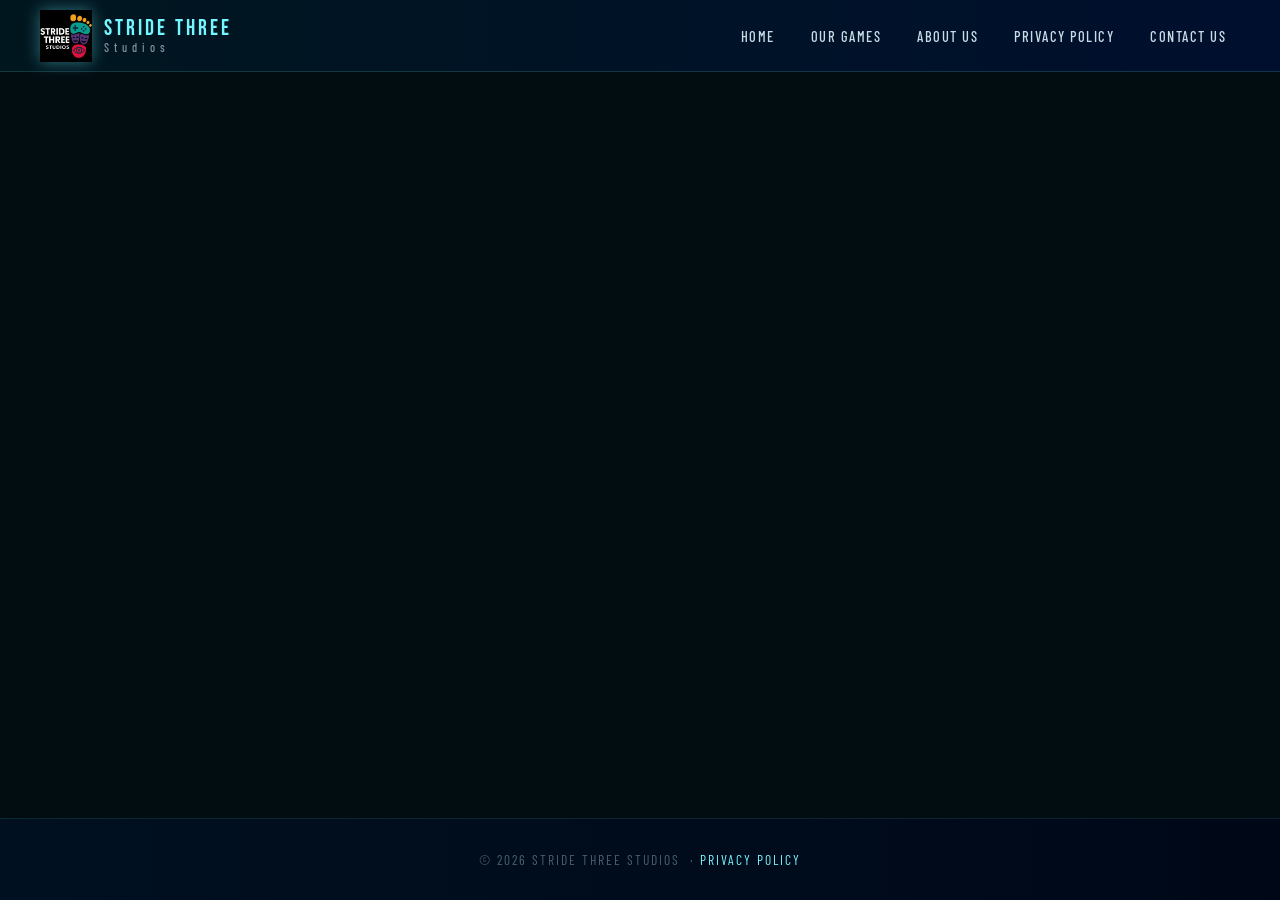
==== index.html @ a02840dd "Update index.html" ====
<!doctype html>
<html lang="en">
  <head>
    <meta charset="UTF-8" />
    <link rel="icon" type="image/png" href="/STS_Logo.png" />
    <meta name="viewport" content="width=device-width, initial-scale=1.0" />
    <meta name="google-site-verification" content="aaXg4fs1KAWnlV-3F3ByJpRAYSeyKfPHRW8dkEaIhqM" />
    <title>Stride Three Studios</title>
    <link rel="preconnect" href="https://fonts.googleapis.com">
    <link rel="preconnect" href="https://fonts.gstatic.com" crossorigin>
    <link href="https://fonts.googleapis.com/css2?family=Bebas+Neue&family=Barlow:wght@300;400;500;600&family=Barlow+Condensed:wght@500;700&display=swap" rel="stylesheet">
    <link rel="icon" type="image/png" href="/favicon-96x96.png" sizes="96x96" />
    <link rel="icon" type="image/svg+xml" href="/favicon.svg" />
    <link rel="shortcut icon" href="/favicon.ico" />
    <link rel="apple-touch-icon" sizes="180x180" href="/apple-touch-icon.png" />
    <link rel="manifest" href="/site.webmanifest" />
    <!-- SPA routing fix for GitHub Pages custom domain -->
    <script type="text/javascript">
      (function(l) {
        if (l.search[1] === '/' ) {
          var decoded = l.search.slice(1).split('&').map(function(s) {
            return s.replace(/~and~/g, '&')
          }).join('?');
          window.history.replaceState(null, null,
            l.pathname.slice(0, -1) + decoded + l.hash
          );
        }
      }(window.location))
    </script>
    <script type="module" crossorigin src="/assets/index-BXGvM5c2.js"></script>
    <link rel="stylesheet" crossorigin href="/assets/index-k0OpjQ2t.css">
  </head>
  <body>
    <div id="root"></div>
  </body>
</html>
---- assets/index-k0OpjQ2t.css ----
*,*:before,*:after{box-sizing:border-box;margin:0;padding:0}body{font-family:Barlow,sans-serif;background:#020d12;color:#e8f4f8;min-height:100vh}a{color:inherit;text-decoration:none}.site-wrapper{display:flex;flex-direction:column;min-height:100vh}.main-content{flex:1}.header{position:fixed;top:0;left:0;right:0;z-index:100;background:linear-gradient(to right,#001820ee,#001030ee);-webkit-backdrop-filter:blur(12px);backdrop-filter:blur(12px);border-bottom:1px solid rgba(116,246,255,.15);padding:0 40px;height:72px;display:flex;align-items:center;justify-content:space-between}.header-logo{display:flex;align-items:center;gap:12px}.header-logo img{height:52px;width:52px;object-fit:contain;filter:drop-shadow(0 0 8px rgba(116,246,255,.4))}.header-logo-text{font-family:Bebas Neue,sans-serif;font-size:1.4rem;letter-spacing:3px;color:#74f6ff;line-height:1}.header-logo-text span{display:block;font-size:.75rem;letter-spacing:5px;color:#8090a0;font-family:Barlow Condensed,sans-serif;font-weight:500}.header-nav ul{list-style:none;display:flex;gap:8px;align-items:center}.header-nav li a,.header-nav li button{font-family:Barlow Condensed,sans-serif;font-size:.9rem;font-weight:500;letter-spacing:1.5px;text-transform:uppercase;color:#c8dde8;padding:6px 14px;border-radius:4px;border:none;background:none;cursor:pointer;transition:color .2s,background .2s}.header-nav li a:hover,.header-nav li button:hover{color:#74f6ff;background:#74f6ff14}.header-nav li a.active{color:#74f6ff}.hamburger{display:none;flex-direction:column;gap:5px;cursor:pointer;background:none;border:none;padding:4px}.hamburger span{display:block;width:24px;height:2px;background:#74f6ff;border-radius:2px;transition:all .3s}footer{background:linear-gradient(to right,#001020,#000818);border-top:1px solid rgba(116,246,255,.1);padding:32px 40px;text-align:center}footer p{font-family:Barlow Condensed,sans-serif;font-size:.85rem;letter-spacing:2px;color:#4a6070;text-transform:uppercase}footer a{color:#74f6ff;transition:opacity .2s}footer a:hover{opacity:.7}.hero{min-height:100vh;padding-top:72px;background:radial-gradient(ellipse at 20% 50%,#001a2e,#020d12 60%),radial-gradient(ellipse at 80% 20%,#000e24 0%,transparent 50%);display:flex;align-items:center;justify-content:center;position:relative;overflow:hidden}.hero:before{content:"";position:absolute;top:0;right:0;bottom:0;left:0;background:radial-gradient(circle at 15% 85%,rgba(116,246,255,.04) 0%,transparent 40%),radial-gradient(circle at 85% 15%,rgba(137,139,255,.05) 0%,transparent 40%);pointer-events:none}.hero:after{content:"";position:absolute;top:0;right:0;bottom:0;left:0;background-image:linear-gradient(rgba(116,246,255,.03) 1px,transparent 1px),linear-gradient(90deg,rgba(116,246,255,.03) 1px,transparent 1px);background-size:60px 60px;pointer-events:none}.hero-content{text-align:center;z-index:1;padding:40px 20px;max-width:800px}.hero-logo{width:160px;height:160px;object-fit:contain;margin-bottom:32px;filter:drop-shadow(0 0 30px rgba(116,246,255,.3));animation:float 6s ease-in-out infinite}@keyframes float{0%,to{transform:translateY(0)}50%{transform:translateY(-12px)}}.hero-title{font-family:Bebas Neue,sans-serif;font-size:clamp(3.5rem,8vw,6rem);letter-spacing:8px;line-height:.95;color:#fff;text-shadow:0 0 60px rgba(116,246,255,.2);margin-bottom:8px}.hero-title .accent{color:#74f6ff;display:block}.hero-subtitle{font-family:Barlow Condensed,sans-serif;font-size:1rem;letter-spacing:6px;color:#4a8090;text-transform:uppercase;margin-bottom:32px}.hero-tagline{font-size:1.1rem;font-weight:300;color:#8aacbe;line-height:1.7;max-width:520px;margin:0 auto 48px}.hero-cta{display:inline-flex;gap:16px;flex-wrap:wrap;justify-content:center}.btn-primary{font-family:Barlow Condensed,sans-serif;font-size:.9rem;font-weight:700;letter-spacing:2px;text-transform:uppercase;padding:12px 32px;background:linear-gradient(135deg,#74f6ff,#898bff);color:#001020;border:none;border-radius:4px;cursor:pointer;transition:opacity .2s,transform .2s}.btn-primary:hover{opacity:.9;transform:translateY(-2px)}.btn-secondary{font-family:Barlow Condensed,sans-serif;font-size:.9rem;font-weight:700;letter-spacing:2px;text-transform:uppercase;padding:12px 32px;background:transparent;color:#74f6ff;border:1px solid rgba(116,246,255,.4);border-radius:4px;cursor:pointer;transition:background .2s,transform .2s}.btn-secondary:hover{background:#74f6ff12;transform:translateY(-2px)}.coming-soon-section{padding:100px 40px;text-align:center;background:linear-gradient(to bottom,#020d12,#010810)}.section-label{font-family:Barlow Condensed,sans-serif;font-size:.75rem;letter-spacing:5px;color:#74f6ff;text-transform:uppercase;margin-bottom:20px}.section-title{font-family:Bebas Neue,sans-serif;font-size:clamp(2rem,5vw,3.5rem);letter-spacing:4px;color:#fff;margin-bottom:16px}.section-desc{font-size:1rem;font-weight:300;color:#5a7a8a;max-width:500px;margin:0 auto;line-height:1.7}.placeholder-cards{display:flex;gap:24px;justify-content:center;margin-top:60px;flex-wrap:wrap}.placeholder-card{width:280px;height:380px;border:1px solid rgba(116,246,255,.1);border-radius:12px;background:linear-gradient(135deg,#001828,#000e1a);display:flex;flex-direction:column;align-items:center;justify-content:center;gap:16px;color:#2a4050;transition:border-color .3s,transform .3s}.placeholder-card:hover{border-color:#74f6ff40;transform:translateY(-6px)}.placeholder-card .card-icon{font-size:2.5rem;opacity:.3}.placeholder-card .card-text{font-family:Barlow Condensed,sans-serif;letter-spacing:3px;font-size:.8rem;text-transform:uppercase}.privacy-page{padding-top:72px;min-height:100vh;background:#f4f6f9;color:#2c2c2c}.privacy-hero{background:linear-gradient(135deg,#001828,#001030 60%,#000e24);padding:60px 24px 50px;text-align:center}.privacy-hero h1{font-family:Bebas Neue,sans-serif;font-size:2.8rem;letter-spacing:5px;color:#74f6ff;margin-bottom:8px}.privacy-hero .studio-name{font-family:Barlow Condensed,sans-serif;font-size:1rem;letter-spacing:3px;color:#4a8090;text-transform:uppercase;margin-bottom:16px}.privacy-hero .effective-date{display:inline-block;background:#74f6ff1a;border:1px solid rgba(116,246,255,.2);border-radius:20px;padding:5px 20px;font-size:.85rem;color:#74f6ff;letter-spacing:1px}.privacy-container{max-width:820px;margin:40px auto 80px;padding:0 20px}.privacy-toc{background:#fff;border-radius:12px;padding:28px 32px;margin-bottom:36px;box-shadow:0 2px 12px #00000012;border-left:4px solid #001828}.privacy-toc h2{font-family:Barlow Condensed,sans-serif;font-size:.8rem;text-transform:uppercase;letter-spacing:2px;color:#001828;margin-bottom:16px}.privacy-toc ol{padding-left:20px}.privacy-toc li{margin-bottom:6px}.privacy-toc a{color:#1a3a4a;text-decoration:none;font-size:.92rem;transition:color .2s}.privacy-toc a:hover{color:#74f6ff;text-decoration:underline}.privacy-card{background:#fff;border-radius:12px;padding:32px 36px;margin-bottom:24px;box-shadow:0 2px 12px #0000000f}.privacy-card h2{font-family:Barlow Condensed,sans-serif;font-size:1.15rem;font-weight:700;letter-spacing:1px;color:#1a1a2e;margin-bottom:16px;padding-bottom:10px;border-bottom:2px solid #f0f0f0;display:flex;align-items:center;gap:10px}.privacy-card h2 .num{background:#001828;color:#74f6ff;border-radius:6px;padding:2px 10px;font-size:.8rem;font-weight:600;letter-spacing:.5px}.privacy-card h3{font-size:.98rem;font-weight:700;color:#16213e;margin:20px 0 8px}.privacy-card p{margin-bottom:12px;color:#3a3a3a;line-height:1.75;font-size:.95rem}.privacy-card ul{padding-left:20px;margin-bottom:12px}.privacy-card ul li{margin-bottom:6px;color:#3a3a3a;font-size:.95rem;line-height:1.6}.privacy-card ul li::marker{color:#001828}.sdk-block{background:#f8f9fc;border-radius:8px;padding:14px 18px;margin:12px 0;border-left:3px solid #001828}.sdk-block strong{display:block;margin-bottom:4px;color:#1a1a2e;font-size:.92rem}.sdk-block a{color:#001828;font-size:.85rem;text-decoration:none}.sdk-block a:hover{text-decoration:underline}.highlight-box{background:#eef9ff;border:1px solid rgba(116,246,255,.4);border-radius:8px;padding:16px 20px;margin:16px 0;font-size:.93rem;color:#2a4a5a;line-height:1.7}.steps-grid{display:grid;grid-template-columns:1fr 1fr;gap:16px;margin:12px 0}.step-box{background:#f8f9fc;border-radius:8px;padding:14px 16px}.step-box strong{display:block;color:#1a1a2e;margin-bottom:8px;font-size:.9rem}.step-box ul{margin:0;padding-left:16px}.step-box ul li{font-size:.88rem}.contact-box{background:linear-gradient(135deg,#001828,#001030);border-radius:10px;padding:24px 28px;color:#c8dde8;margin-top:16px}.contact-box p{color:#c8dde8;margin-bottom:6px}.contact-box strong{color:#74f6ff;font-size:1.05rem}.contact-box a{color:#74f6ff;font-weight:600}@media (max-width: 768px){.header{padding:0 20px}.header-nav{display:none;position:absolute;top:72px;left:0;right:0;background:#001020ee;-webkit-backdrop-filter:blur(12px);backdrop-filter:blur(12px);border-bottom:1px solid rgba(116,246,255,.15);padding:16px}.header-nav.open{display:block}.header-nav ul{flex-direction:column;gap:4px}.hamburger{display:flex}.steps-grid{grid-template-columns:1fr}.privacy-card{padding:22px 18px}.placeholder-cards{flex-direction:column;align-items:center}}
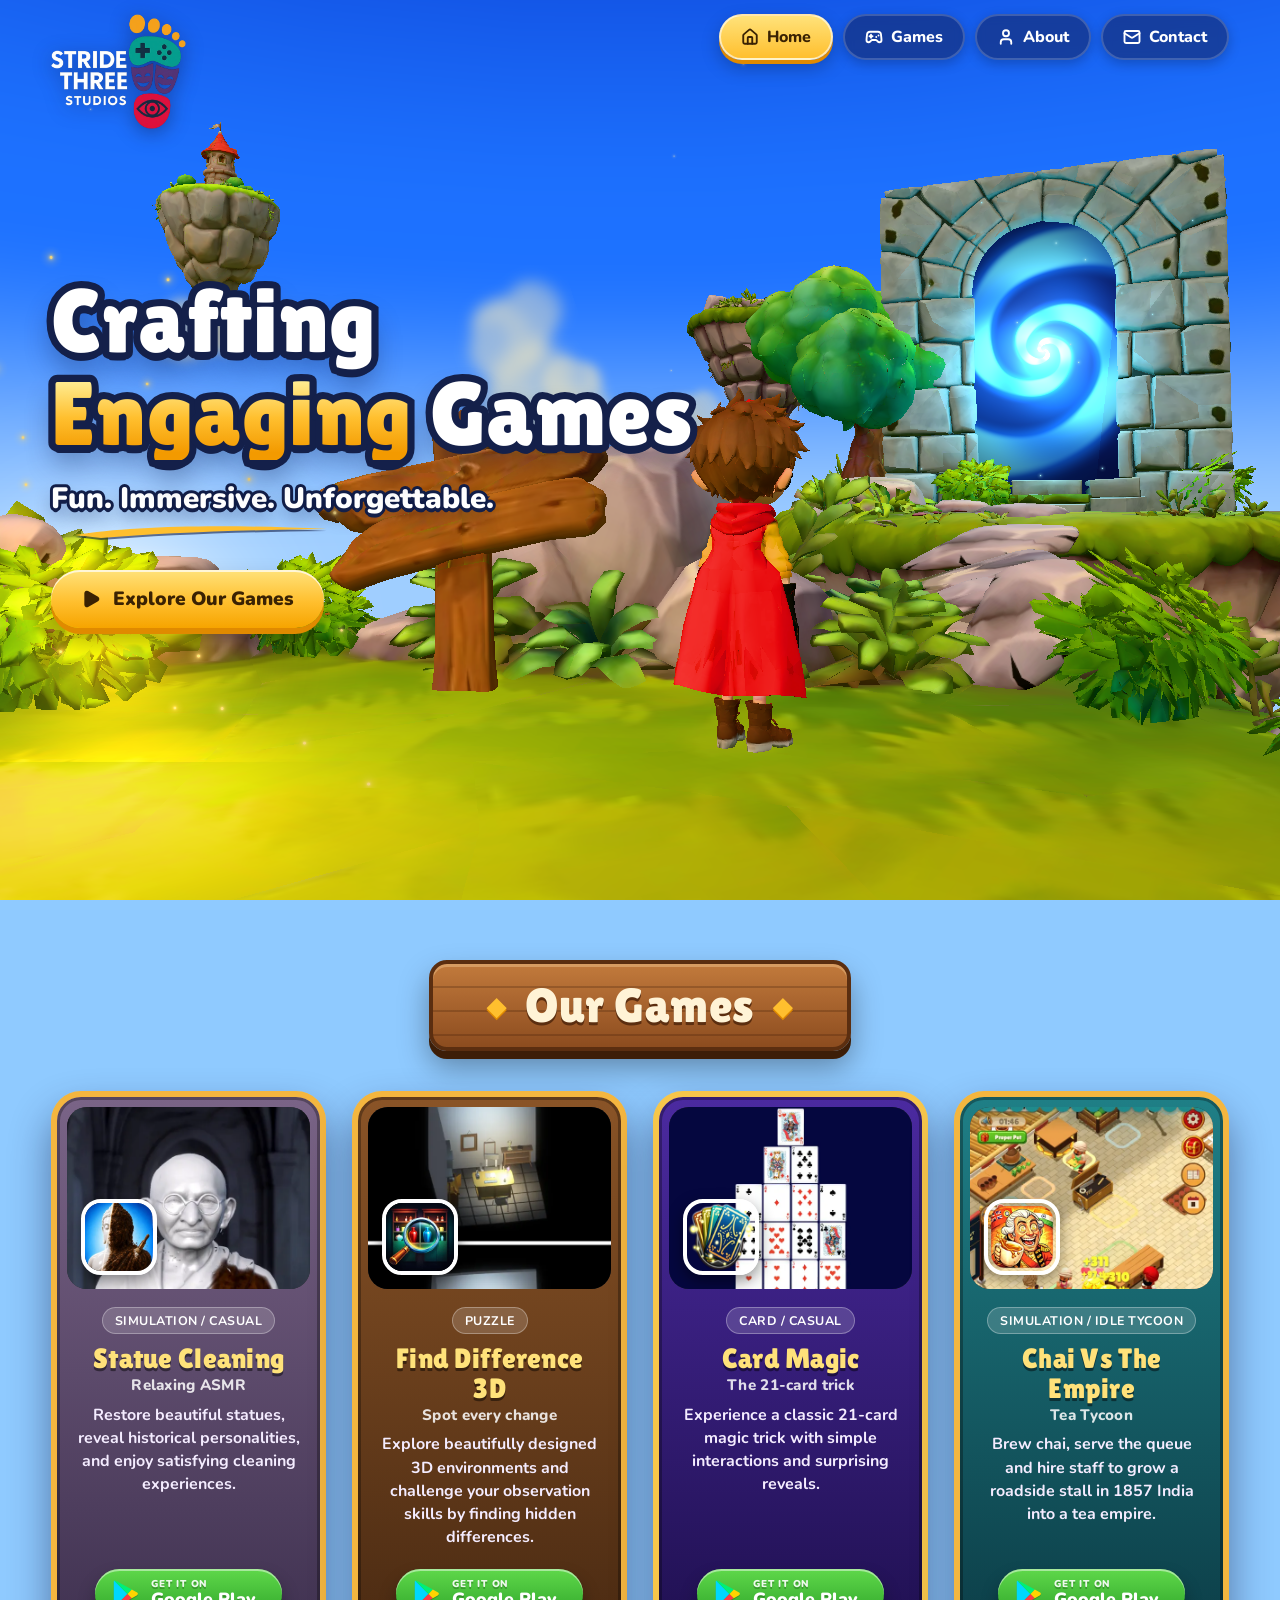
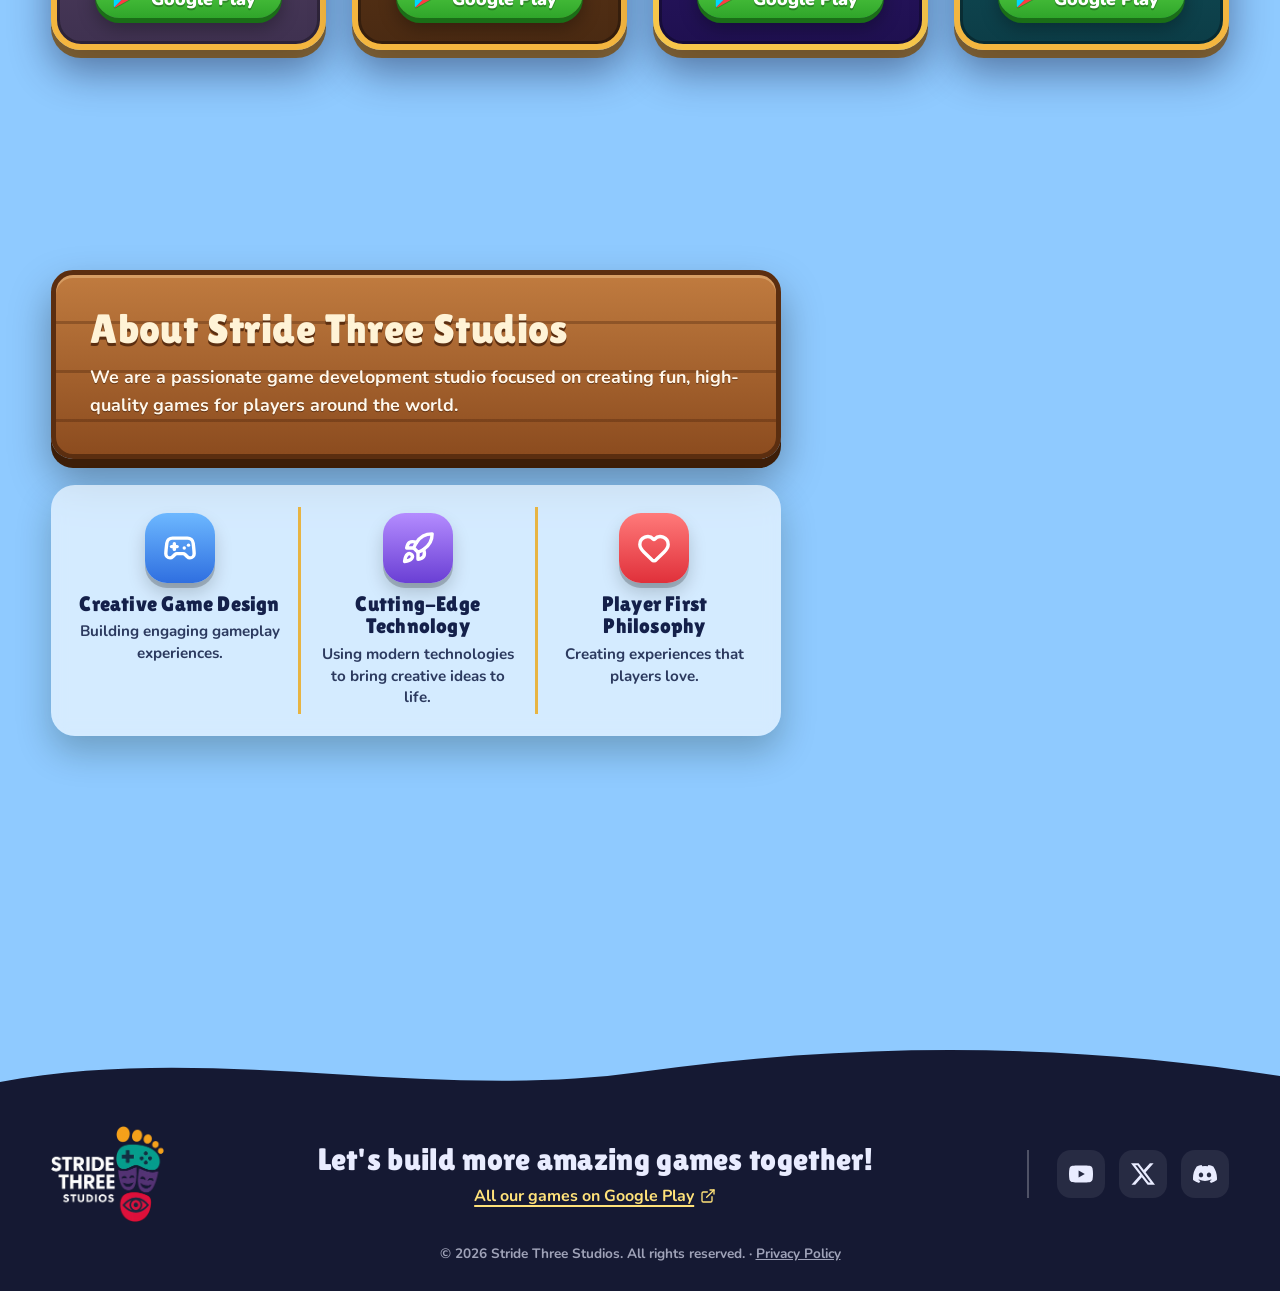
==== commit ac470d15: "Deploy website 2026-11-24" ====
--- a/index.html
+++ b/index.html
@@ -2,33 +2,31 @@
 <html lang="en">
   <head>
     <meta charset="UTF-8" />
-    <link rel="icon" type="image/png" href="/STS_Logo.png" />
     <meta name="viewport" content="width=device-width, initial-scale=1.0" />
+    <title>Stride Three Studios | Crafting Engaging Games</title>
+    <meta name="description" content="Stride Three Studios is an indie game development studio crafting fun, immersive and unforgettable mobile games, including Statue Cleaning, Find Difference 3D, Card Magic and Chai Vs The Empire." />
+    <meta name="theme-color" content="#1b2a6b" />
     <meta name="google-site-verification" content="aaXg4fs1KAWnlV-3F3ByJpRAYSeyKfPHRW8dkEaIhqM" />
-    <title>Stride Three Studios</title>
-    <link rel="preconnect" href="https://fonts.googleapis.com">
-    <link rel="preconnect" href="https://fonts.gstatic.com" crossorigin>
-    <link href="https://fonts.googleapis.com/css2?family=Bebas+Neue&family=Barlow:wght@300;400;500;600&family=Barlow+Condensed:wght@500;700&display=swap" rel="stylesheet">
-    <link rel="icon" type="image/png" href="/favicon-96x96.png" sizes="96x96" />
-    <link rel="icon" type="image/svg+xml" href="/favicon.svg" />
-    <link rel="shortcut icon" href="/favicon.ico" />
-    <link rel="apple-touch-icon" sizes="180x180" href="/apple-touch-icon.png" />
-    <link rel="manifest" href="/site.webmanifest" />
-    <!-- SPA routing fix for GitHub Pages custom domain -->
-    <script type="text/javascript">
-      (function(l) {
-        if (l.search[1] === '/' ) {
-          var decoded = l.search.slice(1).split('&').map(function(s) {
-            return s.replace(/~and~/g, '&')
-          }).join('?');
-          window.history.replaceState(null, null,
-            l.pathname.slice(0, -1) + decoded + l.hash
-          );
-        }
-      }(window.location))
-    </script>
-    <script type="module" crossorigin src="/assets/index-BXGvM5c2.js"></script>
-    <link rel="stylesheet" crossorigin href="/assets/index-k0OpjQ2t.css">
+    <link rel="icon" type="image/png" href="/favicon.png" />
+    <link rel="apple-touch-icon" href="/apple-touch-icon.png" />
+    <meta property="og:type" content="website" />
+    <meta property="og:site_name" content="Stride Three Studios" />
+    <meta property="og:title" content="Stride Three Studios | Crafting Engaging Games" />
+    <meta property="og:description" content="Fun. Immersive. Unforgettable. Explore the games of indie studio Stride Three Studios." />
+    <meta property="og:image" content="/og-image.jpg" />
+    <meta property="og:image:width" content="1200" />
+    <meta property="og:image:height" content="630" />
+    <meta name="twitter:card" content="summary_large_image" />
+    <meta name="twitter:title" content="Stride Three Studios | Crafting Engaging Games" />
+    <meta name="twitter:description" content="Fun. Immersive. Unforgettable. Explore the games of indie studio Stride Three Studios." />
+    <meta name="twitter:image" content="/og-image.jpg" />
+    <link rel="preconnect" href="https://fonts.googleapis.com" />
+    <link rel="preconnect" href="https://fonts.gstatic.com" crossorigin />
+    <link href="https://fonts.googleapis.com/css2?family=Lilita+One&family=Nunito:wght@600;700;800;900&display=swap" rel="stylesheet" />
+    <link rel="preload" href="/models/hero.glb" as="fetch" type="model/gltf-binary" crossorigin />
+    <script type="module" crossorigin src="/assets/main-BBQIZslO.js"></script>
+    <link rel="modulepreload" crossorigin href="/assets/global-BDyqkdgs.js">
+    <link rel="stylesheet" crossorigin href="/assets/global-DEE8KISc.css">
   </head>
   <body>
     <div id="root"></div>
--- a/assets/global-DEE8KISc.css
+++ b/assets/global-DEE8KISc.css
@@ -0,0 +1 @@
+:root{--gold-1:#ffe27a;--gold-2:#ffbf2e;--gold-3:#e08a00;--gold-ink:#3a2203;--navy:#182457;--navy-deep:#151933;--ink:#14204a;--wood-1:#b06a32;--wood-2:#8c4c1f;--wood-3:#5b2e10;--green-1:#5fd84a;--green-2:#2fa52a;--green-3:#1a6e17;--white:#fff;--display:"Lilita One", "Trebuchet MS", system-ui, sans-serif;--body:"Nunito", system-ui, -apple-system, "Segoe UI", sans-serif;--gutter:clamp(16px, 4vw, 64px);--header-h:96px;--lightningcss-light:initial;--lightningcss-dark: ;color-scheme:light}*,:before,:after{box-sizing:border-box}html{scroll-padding-top:var(--header-h);-webkit-text-size-adjust:100%}@media (prefers-reduced-motion:no-preference){html{scroll-behavior:smooth}}body{font-family:var(--body);color:var(--white);background:#8fcaff;margin:0;font-weight:700;overflow-x:hidden}img,svg{max-width:100%;display:block}h1,h2,h3{font-family:var(--display);letter-spacing:.01em;margin:0;font-weight:400}a{color:inherit}:focus-visible{outline:3px solid var(--white);outline-offset:3px;box-shadow:0 0 0 6px #14204ab3}.skip-link{z-index:50;background:var(--gold-2);color:var(--gold-ink);border-radius:999px;padding:10px 16px;font-weight:900;text-decoration:none;position:absolute;top:-60px;left:12px}.skip-link:focus{top:12px}.backdrop{z-index:0;pointer-events:none;position:fixed;inset:0;overflow:hidden}.backdrop-fallback{object-fit:cover;object-position:62% 50%;width:100%;height:100%;transition:opacity 1.2s;position:absolute;inset:0}.scene-canvas{opacity:0;transition:opacity 1.2s;inset:0;position:absolute!important}.backdrop.is-ready .scene-canvas{opacity:1}.world-loader{z-index:30;-webkit-backdrop-filter:blur(8px);backdrop-filter:blur(8px);background:#151933b8;border-radius:999px;align-items:center;gap:10px;padding:10px 18px;font-size:.95rem;display:flex;position:fixed;bottom:20px;right:20px}.spinner{border:3px solid #ffffff40;border-top-color:var(--gold-2);border-radius:50%;width:18px;height:18px;animation:.8s linear infinite spin}@keyframes spin{to{transform:rotate(360deg)}}main,.site-header,.site-footer{z-index:1;position:relative}.btn{cursor:pointer;font-family:var(--body);-webkit-tap-highlight-color:transparent;border:0;border-radius:999px;align-items:center;gap:12px;font-weight:900;text-decoration:none;transition:transform .15s,box-shadow .15s,filter .15s;display:inline-flex}.btn:hover{filter:brightness(1.06);transform:translateY(-2px)}.btn:active{transform:translateY(3px)}.btn-gold{color:var(--gold-ink);background:linear-gradient(180deg, var(--gold-1), var(--gold-2) 55%, #f6a400);box-shadow:0 6px 0 var(--gold-3), 0 14px 24px #0000004d, inset 0 2px 0 #ffffffb3;padding:16px 30px;font-size:1.2rem}.btn-gold:active{box-shadow:0 2px 0 var(--gold-3), 0 6px 12px #0000004d, inset 0 2px 0 #ffffffb3}.btn-play{color:var(--white);background:linear-gradient(180deg, var(--green-1), var(--green-2));box-shadow:0 5px 0 var(--green-3), 0 10px 18px #0000004d, inset 0 2px 0 #ffffff73;text-shadow:0 2px #00000040;text-align:left;padding:10px 26px 10px 18px;font-size:1.1rem;line-height:1.05}.btn-play:active{box-shadow:0 1px 0 var(--green-3), 0 4px 10px #0000004d}.btn-play small{letter-spacing:.08em;opacity:.9;font-size:.62rem;display:block}.play-logo{filter:drop-shadow(0 1px #0003);width:26px;height:28px}.round-btn{border:4px solid var(--wood-3);width:56px;height:56px;color:var(--gold-1);cursor:pointer;background:radial-gradient(circle at 35% 30%, #d68a46, var(--wood-2) 60%, var(--wood-3));border-radius:50%;place-items:center;transition:transform .15s,opacity .2s;display:grid;box-shadow:0 5px #3d1e08,0 10px 18px #00000059}.round-btn:active{transform:translateY(3px)}.round-btn:disabled{opacity:.4;cursor:default}.site-header{z-index:20;padding:14px var(--gutter);justify-content:space-between;align-items:flex-start;transition:background .3s,box-shadow .3s,padding .3s;display:flex;position:fixed;inset:0 0 auto}.site-header.is-scrolled{-webkit-backdrop-filter:blur(10px);backdrop-filter:blur(10px);background:linear-gradient(#152052c7,#1520528c);padding-block:8px;box-shadow:0 6px 24px #080e2840}.brand img{filter:drop-shadow(0 4px 10px #0a143c73);width:auto;height:clamp(72px,9vw,124px);transition:height .3s}.is-scrolled .brand img{height:clamp(58px,6vw,80px)}.nav ul{gap:10px;margin:0;padding:0;list-style:none;display:flex}.pill{-webkit-backdrop-filter:blur(6px);backdrop-filter:blur(6px);background:#14225c8c;border:2px solid #ffffff2e;border-radius:999px;align-items:center;gap:8px;padding:10px 20px;font-weight:800;text-decoration:none;transition:background .2s,transform .15s,color .2s;display:inline-flex;box-shadow:0 4px 12px #050c2840}.pill:hover{background:#1e3282bf;transform:translateY(-2px)}.pill.is-active{color:var(--gold-ink);background:linear-gradient(180deg, var(--gold-1), var(--gold-2));box-shadow:0 4px 0 var(--gold-3), 0 8px 18px #00000040;border-color:#fff9}.nav-toggle{display:none}.hero{min-height:100svh;padding:calc(var(--header-h) + 40px) var(--gutter) 80px;align-items:center;display:flex}.hero-copy{max-width:min(780px,100%);margin-top:-6vh}.hero-title{color:var(--white);isolation:isolate;font-size:clamp(2.6rem,7vw,5.6rem);line-height:1.04}.hero-title [data-text]{display:inline-block;position:relative}.hero-title [data-text]:before{content:attr(data-text);content:attr(data-text) / "";z-index:-1;color:var(--ink);-webkit-text-fill-color:var(--ink);-webkit-text-stroke:.16em var(--ink);text-shadow:0 .09em 0 var(--ink), 0 .18em .32em #0a143c73;position:absolute;inset:0}.hero-title .accent{color:var(--gold-2);background:linear-gradient(180deg, #fff09a 12%, var(--gold-2) 55%, #f39a00 92%);-webkit-text-fill-color:transparent;-webkit-background-clip:text;background-clip:text}.hero-sub{-webkit-text-stroke:.2em var(--ink);paint-order:stroke fill;text-shadow:0 .12em 0 var(--ink), 0 .3em .6em #0a143c73;margin:18px 0 4px;font-size:clamp(1.25rem,2.3vw,2rem);font-weight:900}.brush{width:min(300px,70%);height:18px;color:var(--gold-2);filter:drop-shadow(0 2px #14204a99);margin-bottom:30px}.games{min-height:100svh;padding:60px var(--gutter) 80px;flex-direction:column;align-items:center;display:flex}.wood-banner{color:#fff3d6;text-shadow:0 3px 0 var(--wood-3);border:4px solid var(--wood-3);background:repeating-linear-gradient(180deg, transparent 0 22px, #3c190540 22px 24px), linear-gradient(180deg, #c27a3c, var(--wood-2));border-radius:18px;align-items:center;gap:18px;margin-bottom:40px;padding:14px 54px;font-size:clamp(2rem,4vw,3rem);display:inline-flex;position:relative;box-shadow:inset 0 3px #ffdcaa59,0 8px #3d1e08,0 16px 30px #00000059}.wood-banner span{color:var(--gold-2);text-shadow:0 2px 0 var(--gold-3);font-size:.55em}.carousel{align-items:center;gap:16px;width:100%;max-width:1360px;display:flex;position:relative}.cards{perspective:1000px;flex:1;grid-template-columns:repeat(4,minmax(0,1fr));gap:clamp(18px,2vw,30px);display:grid}@media (width>=1024px) and (width<=1279px){.cards{grid-template-columns:repeat(2,minmax(0,360px));justify-content:center}}.carousel .round-btn,.dots{display:none}.game-card{--frame:#f4b63f;--bg-1:#6a4e3a;--bg-2:#3a2a22;border:6px solid var(--frame);background:linear-gradient(180deg, var(--bg-1), var(--bg-2));transform-style:preserve-3d;will-change:transform;border-radius:30px;flex-direction:column;display:flex;overflow:hidden;box-shadow:inset 0 0 0 3px #0000004d,0 8px #784600bf,0 22px 40px #0a103273}.game-card.theme-marble{--bg-1:#7a6487;--bg-2:#3f3150}.game-card.theme-wood{--bg-1:#8a5427;--bg-2:#4a2a12}.game-card.theme-magic{--frame:#f7c64a;--bg-1:#4b2aa0;--bg-2:#1f1050}.game-card.theme-chai{--bg-1:#1f7f86;--bg-2:#0c3d47}.card-art{aspect-ratio:4/3;background:#111;border-radius:20px;margin:10px 10px 0;position:relative;overflow:hidden;box-shadow:inset 0 0 0 2px #ffffff26}.card-art>img:first-child{object-fit:cover;object-position:center 32%;width:100%;height:100%}.card-icon{border:4px solid var(--white);border-radius:20px;width:76px;height:76px;position:absolute;bottom:14px;left:14px;box-shadow:0 6px 16px #00000073}.card-body{text-align:center;flex-direction:column;flex:1;align-items:center;gap:10px;padding:18px 20px 26px;display:flex}.card-chip{letter-spacing:.04em;text-transform:uppercase;background:#ffffff29;border:1px solid #ffffff4d;border-radius:999px;padding:4px 12px;font-size:.78rem}.card-title{color:var(--gold-1);text-shadow:0 3px #00000073;font-size:clamp(1.6rem,2.2vw,2.1rem);line-height:1.05}.card-title small{font-family:var(--body);color:#fff;opacity:.85;text-shadow:none;margin-top:4px;font-size:.95rem;font-weight:800;display:block}.card-desc{color:#f4ecff;flex:1;margin:0 0 10px;font-weight:700;line-height:1.45}.dots{gap:12px;margin-top:24px}.dot{cursor:pointer;background:#fff6;border:2px solid #fffc;border-radius:50%;width:16px;height:16px;padding:0}.dot.is-active{background:var(--gold-2);border-color:var(--gold-1);box-shadow:0 0 0 3px #ffbf2e59}.about{min-height:100svh;padding:70px var(--gutter) 140px}.about-content{gap:26px;max-width:min(780px,62%);display:grid}.wood-panel{border:5px solid var(--wood-3);background:repeating-linear-gradient(180deg, transparent 0 46px, #3c19054d 46px 49px), linear-gradient(180deg, #c07b3f, var(--wood-2));border-radius:22px;padding:30px 34px 34px;box-shadow:inset 0 3px #ffdcaa59,0 9px #3d1e08,0 20px 40px #00000059}.wood-panel h2{color:#fff3d6;text-shadow:0 3px 0 var(--wood-3);margin-bottom:12px;font-size:clamp(1.8rem,3.2vw,2.6rem)}.wood-panel p{color:#fff8ec;text-shadow:0 1px #3c190599;margin:0;font-size:1.12rem;line-height:1.55}.values{-webkit-backdrop-filter:blur(8px);backdrop-filter:blur(8px);background:#ffffff9e;border-radius:24px;grid-template-columns:repeat(3,minmax(0,1fr));margin:0;padding:22px 10px;list-style:none;display:grid;box-shadow:0 16px 34px #0a1e1440}.value{text-align:center;color:var(--ink);padding:6px 18px}.value+.value{border-left:3px solid #e7b443}.value-icon{width:70px;height:70px;color:var(--white);border-radius:22px;place-items:center;margin-bottom:10px;display:inline-grid;box-shadow:0 5px #0003,0 10px 18px #0000002e}.tone-blue .value-icon{background:linear-gradient(#6db8ff,#2f6fe0)}.tone-violet .value-icon{background:linear-gradient(#b48cff,#6a3fd4)}.tone-red .value-icon{background:linear-gradient(#ff7a7a,#e0303a)}.value h3{margin-bottom:6px;font-size:1.3rem;line-height:1.1}.value p{color:#2c3a5f;margin:0;font-size:.95rem;line-height:1.4}.site-footer{color:#e9ecff;background:var(--navy-deep);padding:0 var(--gutter) 28px}.footer-wave{width:100%;height:60px;color:var(--navy-deep);position:absolute;top:-58px;left:0}.footer-inner{flex-wrap:wrap;justify-content:space-between;align-items:center;gap:28px;max-width:1300px;margin:0 auto;padding-top:26px;display:flex}.footer-logo{width:auto;height:96px}.footer-cta{text-align:center;flex:1;min-width:240px}.footer-cta h2{margin-bottom:8px;font-size:clamp(1.4rem,2.4vw,2rem)}.text-link{color:var(--gold-1);text-underline-offset:4px;align-items:center;gap:6px;text-decoration-thickness:2px;display:inline-flex}.socials{border-left:2px solid #ffffff40;gap:14px;margin:0;padding:0 0 0 28px;list-style:none;display:flex}.socials a{background:#ffffff14;border-radius:14px;place-items:center;width:48px;height:48px;transition:background .2s,transform .15s;display:grid}.socials a:hover{background:#ffffff2e;transform:translateY(-2px)}.socials svg{width:24px;height:24px}.copyright{text-align:center;opacity:.65;margin:22px 0 0;font-size:.85rem}@media (width<=1023px){.carousel .round-btn{flex:none;display:grid}.dots{display:flex}.cards{scroll-snap-type:x mandatory;scrollbar-width:none;perspective:none;padding:12px 4px 26px;display:flex;overflow-x:auto}.cards::-webkit-scrollbar{display:none}.game-card{scroll-snap-align:center;flex:0 0 min(360px,78vw)}}@media (width<=820px){:root{--header-h:76px}.nav-toggle{width:52px;height:52px;color:var(--white);-webkit-backdrop-filter:blur(6px);backdrop-filter:blur(6px);cursor:pointer;background:#14225c99;border:2px solid #ffffff4d;border-radius:16px;place-items:center;display:grid}.nav{top:calc(100% - 4px);right:var(--gutter);opacity:0;visibility:hidden;background:#151d48f0;border-radius:20px;padding:12px;transition:opacity .2s,transform .2s,visibility .2s;position:absolute;transform:translateY(-8px);box-shadow:0 18px 40px #00000059}.nav.is-open{opacity:1;visibility:visible;transform:none}.nav ul{flex-direction:column;min-width:200px}.pill{width:100%;padding:14px 20px;font-size:1.05rem}.hero{padding-top:calc(var(--header-h) + 70px);align-items:flex-start}.hero-copy{margin-top:0}.carousel{gap:6px}.carousel .round-btn{z-index:2;width:46px;height:46px;position:absolute}.carousel .prev{left:-6px}.carousel .next{right:-6px}.about-content{max-width:none}.values{grid-template-columns:1fr;gap:6px}.value+.value{border-top:3px solid #e7b443;border-left:0;padding-top:16px}.footer-inner{flex-direction:column}.socials{border-left:0;padding:0}}
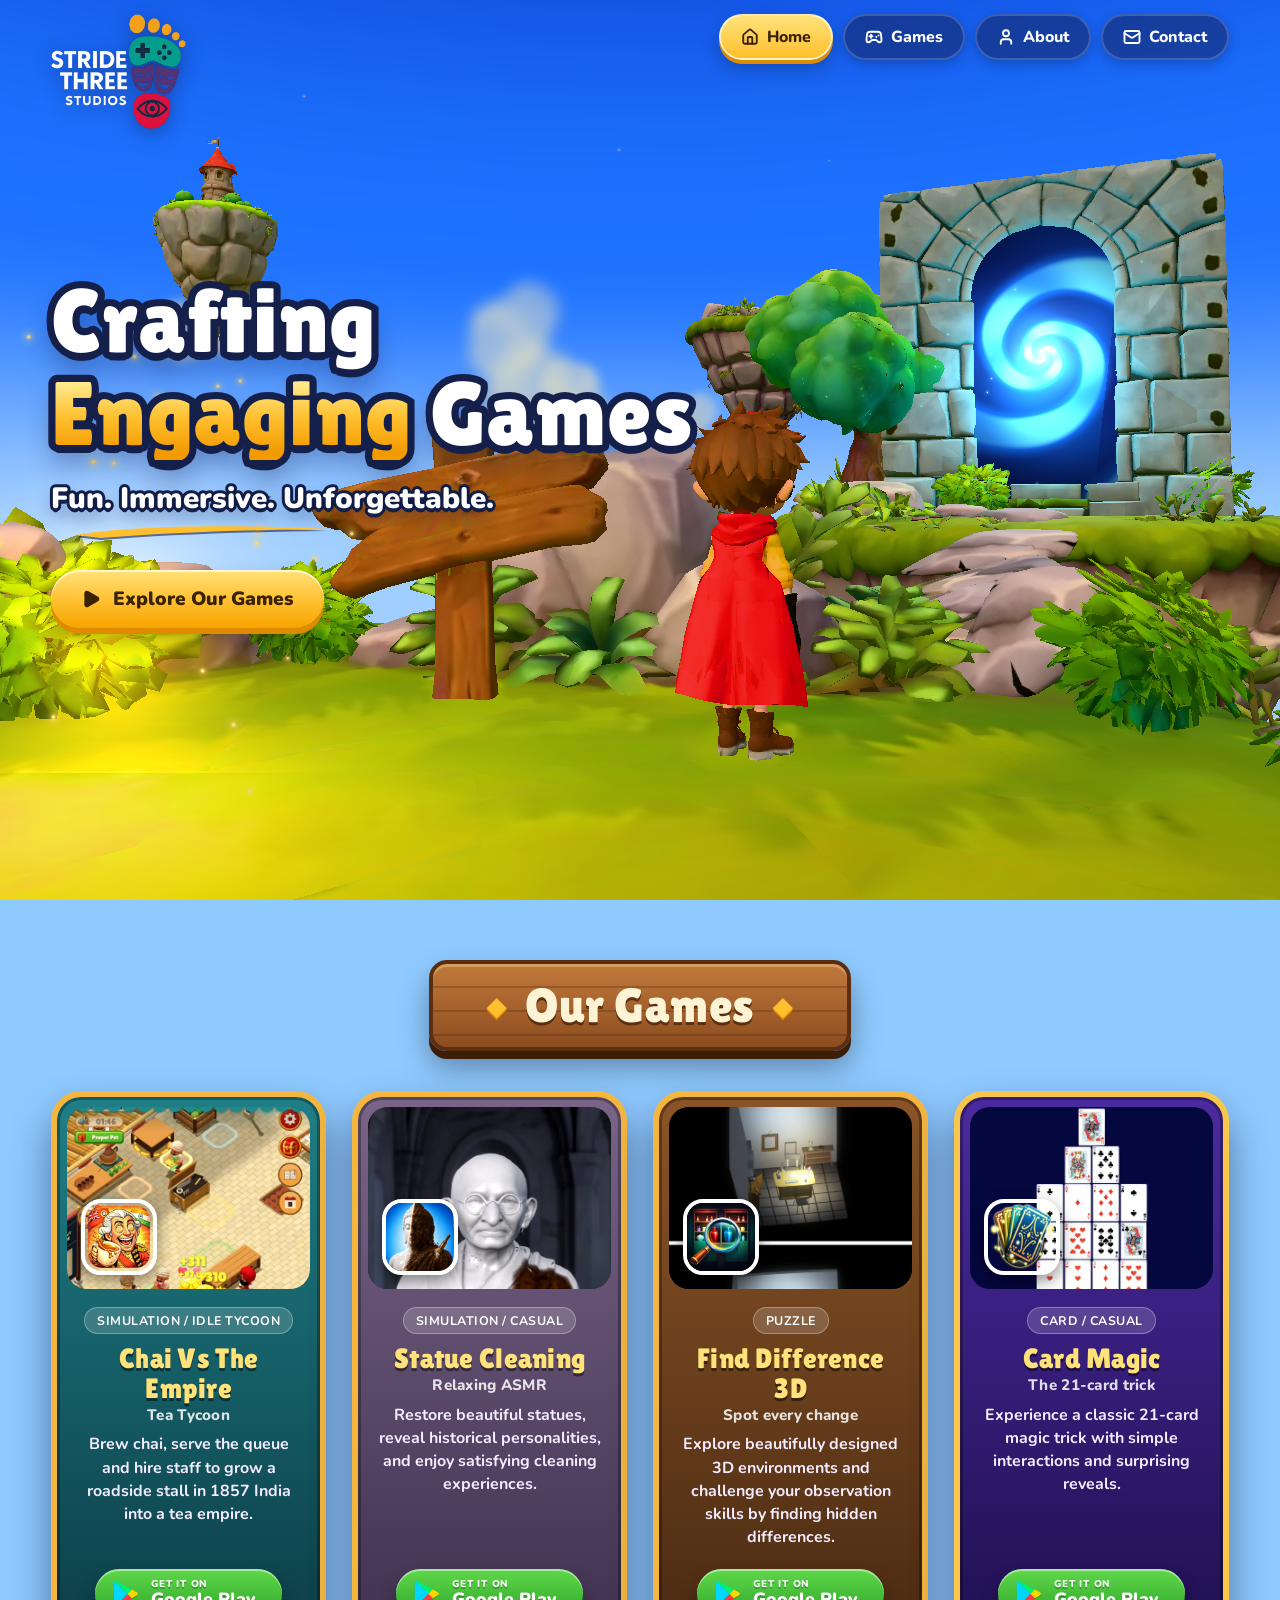
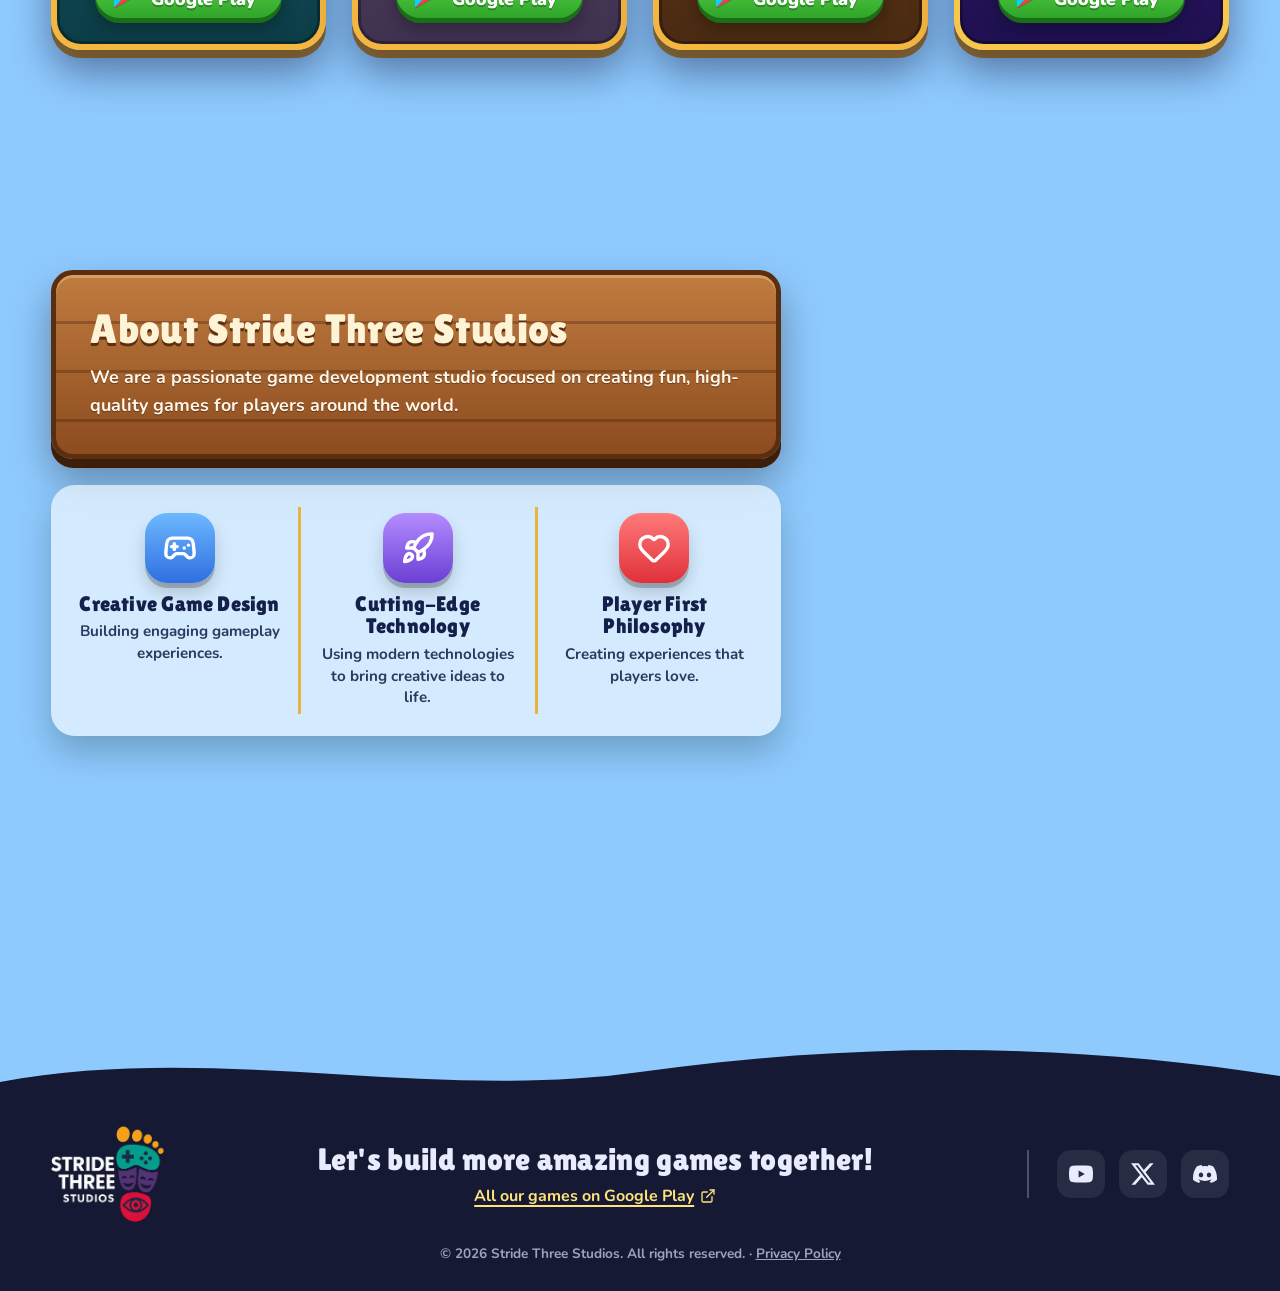
==== commit 38da901f: "Deploy website 2026-11-24" ====
--- a/index.html
+++ b/index.html
@@ -4,7 +4,7 @@
     <meta charset="UTF-8" />
     <meta name="viewport" content="width=device-width, initial-scale=1.0" />
     <title>Stride Three Studios | Crafting Engaging Games</title>
-    <meta name="description" content="Stride Three Studios is an indie game development studio crafting fun, immersive and unforgettable mobile games, including Statue Cleaning, Find Difference 3D, Card Magic and Chai Vs The Empire." />
+    <meta name="description" content="Stride Three Studios is an indie game development studio crafting fun, immersive and unforgettable mobile games, including Chai Vs The Empire, Statue Cleaning, Find Difference 3D and Card Magic." />
     <meta name="theme-color" content="#1b2a6b" />
     <meta name="google-site-verification" content="aaXg4fs1KAWnlV-3F3ByJpRAYSeyKfPHRW8dkEaIhqM" />
     <link rel="icon" type="image/png" href="/favicon.png" />
@@ -23,8 +23,9 @@
     <link rel="preconnect" href="https://fonts.googleapis.com" />
     <link rel="preconnect" href="https://fonts.gstatic.com" crossorigin />
     <link href="https://fonts.googleapis.com/css2?family=Lilita+One&family=Nunito:wght@600;700;800;900&display=swap" rel="stylesheet" />
-    <link rel="preload" href="/models/hero.glb" as="fetch" type="model/gltf-binary" crossorigin />
-    <script type="module" crossorigin src="/assets/main-BBQIZslO.js"></script>
+    <link rel="preload" href="/models/hero.gltf" as="fetch" type="model/gltf+json" crossorigin />
+    <link rel="preload" href="/models/hero.bin" as="fetch" crossorigin />
+    <script type="module" crossorigin src="/assets/main-Hjp_8Vk9.js"></script>
     <link rel="modulepreload" crossorigin href="/assets/global-BDyqkdgs.js">
     <link rel="stylesheet" crossorigin href="/assets/global-DEE8KISc.css">
   </head>
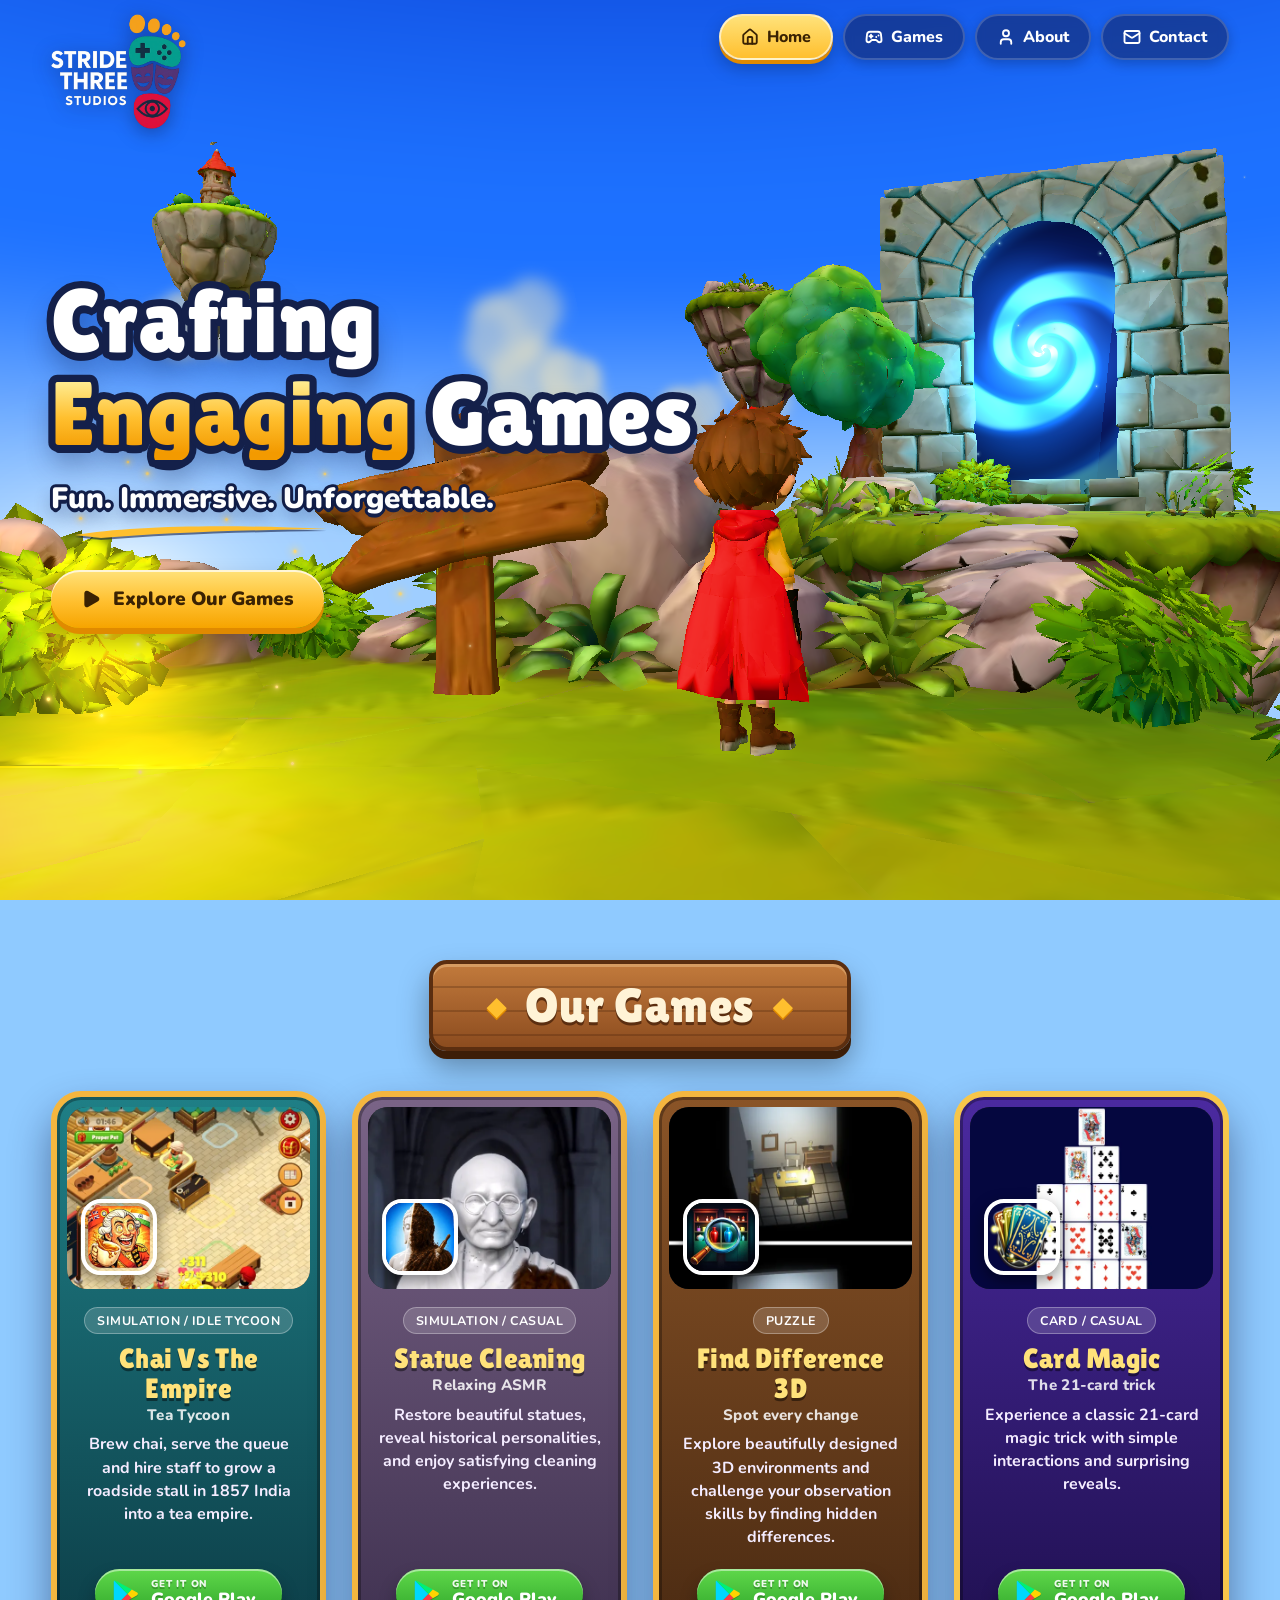
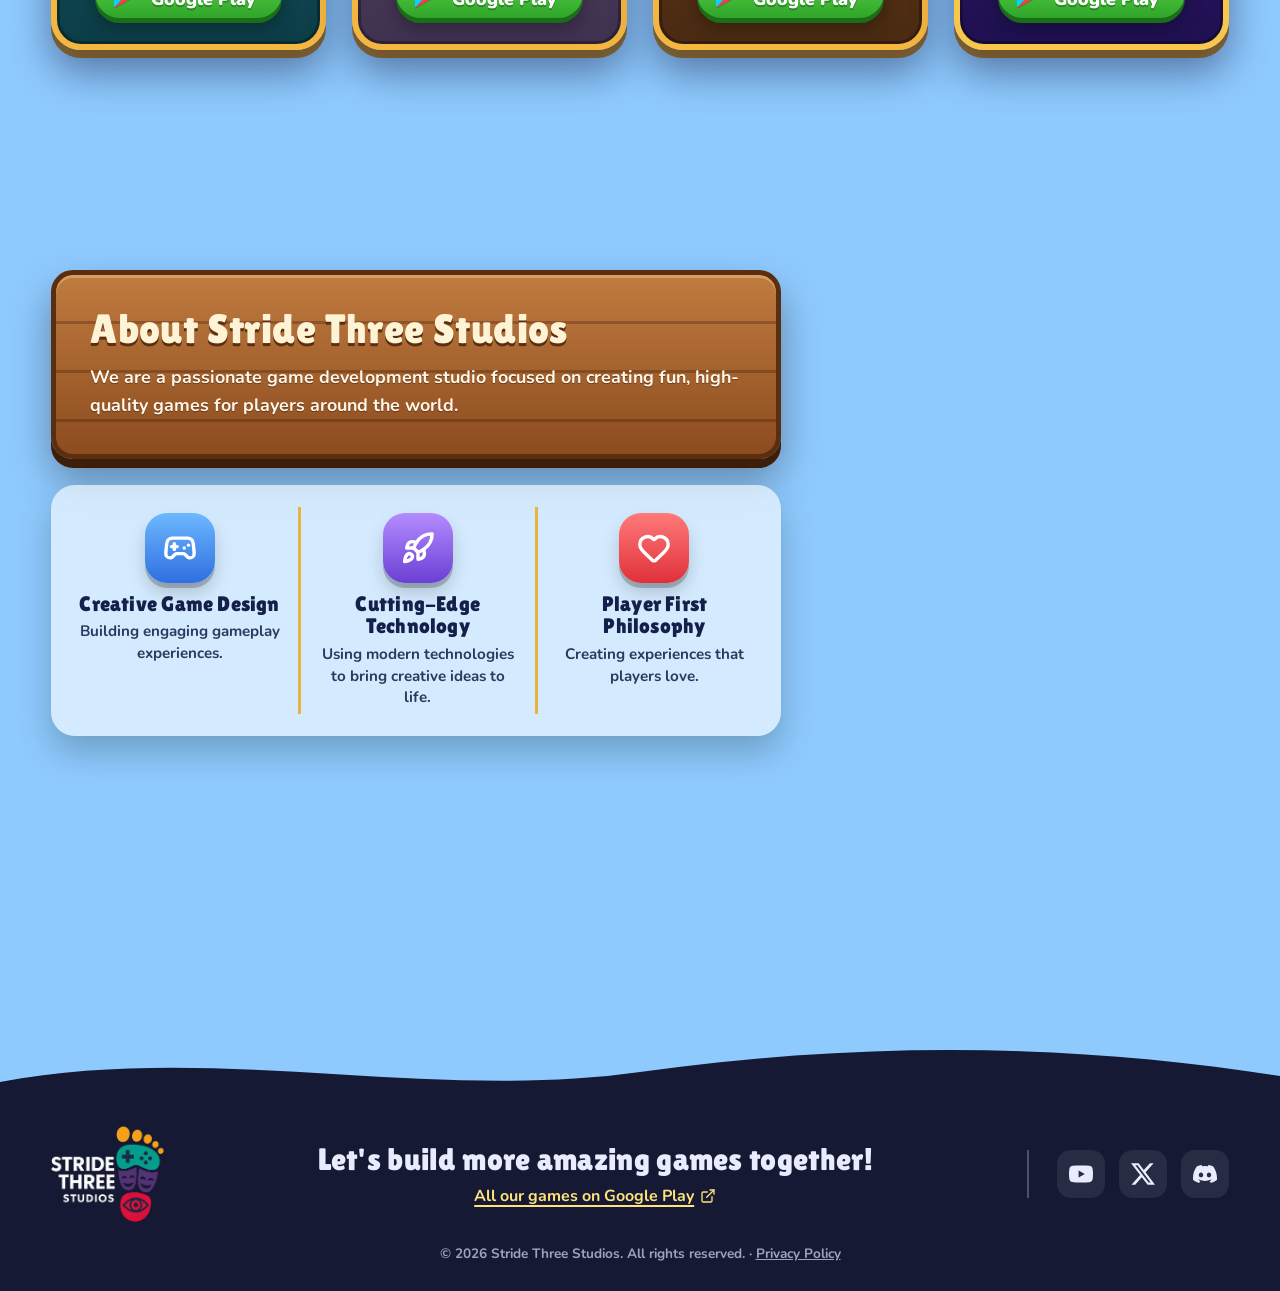
==== commit 6db85193: "Deploy website 2026-11-24" ====
--- a/index.html
+++ b/index.html
@@ -1,5 +1,5 @@
 <!doctype html>
-<html lang="en">
+<html lang="en" class="is-loading">
   <head>
     <meta charset="UTF-8" />
     <meta name="viewport" content="width=device-width, initial-scale=1.0" />
@@ -23,13 +23,37 @@
     <link rel="preconnect" href="https://fonts.googleapis.com" />
     <link rel="preconnect" href="https://fonts.gstatic.com" crossorigin />
     <link href="https://fonts.googleapis.com/css2?family=Lilita+One&family=Nunito:wght@600;700;800;900&display=swap" rel="stylesheet" />
+    <!-- Start the hero world's files with the page instead of after the JS (three.js fetches them the same
+         way, so these are reused, not downloaded twice). Keep in sync with src/loader.ts. -->
     <link rel="preload" href="/models/hero.gltf" as="fetch" type="model/gltf+json" crossorigin />
     <link rel="preload" href="/models/hero.bin" as="fetch" crossorigin />
-    <script type="module" crossorigin src="/assets/main-Hjp_8Vk9.js"></script>
-    <link rel="modulepreload" crossorigin href="/assets/global-BDyqkdgs.js">
-    <link rel="stylesheet" crossorigin href="/assets/global-DEE8KISc.css">
+    <link rel="preload" href="/models/tex/M_island_main.webp" as="fetch" crossorigin />
+    <link rel="preload" href="/models/tex/M_adventurer.webp" as="fetch" crossorigin />
+    <link rel="preload" href="/models/tex/M_kit_props.webp" as="fetch" crossorigin />
+    <link rel="preload" href="/models/tex/M_portal.webp" as="fetch" crossorigin />
+    <link rel="preload" href="/models/tex/M_tree.webp" as="fetch" crossorigin />
+    <style>html.is-loading{overflow:hidden}.loader{z-index:100;text-align:center;color:#fff;background:radial-gradient(circle at 50% 35%,#3d8ff0,#1b3f9e 60%,#151933);place-content:center;justify-items:center;gap:18px;padding:24px;font:800 1rem/1.4 Nunito,system-ui,sans-serif;transition:opacity .6s,visibility .6s;display:grid;position:fixed;inset:0}.loader.is-done{opacity:0;visibility:hidden}.loader-logo{filter:drop-shadow(0 6px 14px #00000059);width:min(220px,50vw);height:auto;animation:2.4s ease-in-out infinite loader-bob}.loader-bar{background:#ffffff2e;border-radius:99px;width:min(320px,70vw);height:14px;overflow:hidden;box-shadow:inset 0 2px 4px #0000004d}.loader-fill{width:calc(var(--p,0) * 100%);border-radius:inherit;background:linear-gradient(#ffe27a,#ffbf2e 55%,#f6a400);height:100%;transition:width .4s}.loader-text{margin:0}.loader-skip{color:#fff;font:inherit;cursor:pointer;background:0 0;border:2px solid #ffffff73;border-radius:99px;padding:8px 18px}.loader-skip:hover{background:#ffffff1f}@keyframes loader-bob{50%{transform:translateY(-8px)}}@media (prefers-reduced-motion:reduce){.loader-logo{animation:none}.loader-fill{transition:none}}</style>
+    <noscript><style>.loader{display:none}html.is-loading{overflow:auto}</style></noscript>
+    <script>
+      // Safety net: never keep visitors behind the loading screen for more than 30 s, even if a script fails.
+      setTimeout(function () {
+        var l = document.getElementById('loader'), r = document.getElementById('root');
+        if (l) l.classList.add('is-done');
+        if (r) r.removeAttribute('inert');
+        document.documentElement.classList.remove('is-loading');
+      }, 30000);
+    </script>
+    <script type="module" crossorigin src="/assets/main-Bx88bd8k.js"></script>
+    <link rel="modulepreload" crossorigin href="/assets/global-DW2HCYTG.js">
+    <link rel="stylesheet" crossorigin href="/assets/global-CrlguEd7.css">
   </head>
   <body>
+    <div id="loader" class="loader" role="status" aria-live="polite">
+      <img class="loader-logo" src="/assets/stride-three-logo-B1dKzVo0.webp" alt="Stride Three Studios" width="480" height="410" />
+      <div class="loader-bar" aria-hidden="true"><div class="loader-fill"></div></div>
+      <p class="loader-text">Entering our world… <span class="loader-pct">0%</span></p>
+      <button class="loader-skip" type="button" hidden>Skip intro</button>
+    </div>
     <div id="root"></div>
   </body>
 </html>
--- a/assets/global-CrlguEd7.css
+++ b/assets/global-CrlguEd7.css
@@ -0,0 +1 @@
+:root{--gold-1:#ffe27a;--gold-2:#ffbf2e;--gold-3:#e08a00;--gold-ink:#3a2203;--navy:#182457;--navy-deep:#151933;--ink:#14204a;--wood-1:#b06a32;--wood-2:#8c4c1f;--wood-3:#5b2e10;--green-1:#5fd84a;--green-2:#2fa52a;--green-3:#1a6e17;--white:#fff;--display:"Lilita One", "Trebuchet MS", system-ui, sans-serif;--body:"Nunito", system-ui, -apple-system, "Segoe UI", sans-serif;--gutter:clamp(16px, 4vw, 64px);--header-h:96px;--lightningcss-light:initial;--lightningcss-dark: ;color-scheme:light}*,:before,:after{box-sizing:border-box}html{scroll-padding-top:var(--header-h);-webkit-text-size-adjust:100%}@media (prefers-reduced-motion:no-preference){html{scroll-behavior:smooth}}body{font-family:var(--body);color:var(--white);background:#8fcaff;margin:0;font-weight:700;overflow-x:hidden}img,svg{max-width:100%;display:block}h1,h2,h3{font-family:var(--display);letter-spacing:.01em;margin:0;font-weight:400}a{color:inherit}:focus-visible{outline:3px solid var(--white);outline-offset:3px;box-shadow:0 0 0 6px #14204ab3}.skip-link{z-index:50;background:var(--gold-2);color:var(--gold-ink);border-radius:999px;padding:10px 16px;font-weight:900;text-decoration:none;position:absolute;top:-60px;left:12px}.skip-link:focus{top:12px}.backdrop{z-index:0;pointer-events:none;position:fixed;inset:0;overflow:hidden}.backdrop-fallback{object-fit:cover;object-position:62% 50%;width:100%;height:100%;transition:opacity 1.2s;position:absolute;inset:0}.scene-canvas{opacity:0;transition:opacity 1.2s;inset:0;position:absolute!important}.backdrop.is-ready .scene-canvas{opacity:1}main,.site-header,.site-footer{z-index:1;position:relative}.btn{cursor:pointer;font-family:var(--body);-webkit-tap-highlight-color:transparent;border:0;border-radius:999px;align-items:center;gap:12px;font-weight:900;text-decoration:none;transition:transform .15s,box-shadow .15s,filter .15s;display:inline-flex}.btn:hover{filter:brightness(1.06);transform:translateY(-2px)}.btn:active{transform:translateY(3px)}.btn-gold{color:var(--gold-ink);background:linear-gradient(180deg, var(--gold-1), var(--gold-2) 55%, #f6a400);box-shadow:0 6px 0 var(--gold-3), 0 14px 24px #0000004d, inset 0 2px 0 #ffffffb3;padding:16px 30px;font-size:1.2rem}.btn-gold:active{box-shadow:0 2px 0 var(--gold-3), 0 6px 12px #0000004d, inset 0 2px 0 #ffffffb3}.btn-play{color:var(--white);background:linear-gradient(180deg, var(--green-1), var(--green-2));box-shadow:0 5px 0 var(--green-3), 0 10px 18px #0000004d, inset 0 2px 0 #ffffff73;text-shadow:0 2px #00000040;text-align:left;padding:10px 26px 10px 18px;font-size:1.1rem;line-height:1.05}.btn-play:active{box-shadow:0 1px 0 var(--green-3), 0 4px 10px #0000004d}.btn-play small{letter-spacing:.08em;opacity:.9;font-size:.62rem;display:block}.play-logo{filter:drop-shadow(0 1px #0003);width:26px;height:28px}.round-btn{border:4px solid var(--wood-3);width:56px;height:56px;color:var(--gold-1);cursor:pointer;background:radial-gradient(circle at 35% 30%, #d68a46, var(--wood-2) 60%, var(--wood-3));border-radius:50%;place-items:center;transition:transform .15s,opacity .2s;display:grid;box-shadow:0 5px #3d1e08,0 10px 18px #00000059}.round-btn:active{transform:translateY(3px)}.round-btn:disabled{opacity:.4;cursor:default}.site-header{z-index:20;padding:14px var(--gutter);justify-content:space-between;align-items:flex-start;transition:background .3s,box-shadow .3s,padding .3s;display:flex;position:fixed;inset:0 0 auto}.site-header.is-scrolled{-webkit-backdrop-filter:blur(10px);backdrop-filter:blur(10px);background:linear-gradient(#152052c7,#1520528c);padding-block:8px;box-shadow:0 6px 24px #080e2840}.brand img{filter:drop-shadow(0 4px 10px #0a143c73);width:auto;height:clamp(72px,9vw,124px);transition:height .3s}.is-scrolled .brand img{height:clamp(58px,6vw,80px)}.nav ul{gap:10px;margin:0;padding:0;list-style:none;display:flex}.pill{-webkit-backdrop-filter:blur(6px);backdrop-filter:blur(6px);background:#14225c8c;border:2px solid #ffffff2e;border-radius:999px;align-items:center;gap:8px;padding:10px 20px;font-weight:800;text-decoration:none;transition:background .2s,transform .15s,color .2s;display:inline-flex;box-shadow:0 4px 12px #050c2840}.pill:hover{background:#1e3282bf;transform:translateY(-2px)}.pill.is-active{color:var(--gold-ink);background:linear-gradient(180deg, var(--gold-1), var(--gold-2));box-shadow:0 4px 0 var(--gold-3), 0 8px 18px #00000040;border-color:#fff9}.nav-toggle{display:none}.hero{min-height:100svh;padding:calc(var(--header-h) + 40px) var(--gutter) 80px;align-items:center;display:flex}.hero-copy{max-width:min(780px,100%);margin-top:-6vh}.hero-title{color:var(--white);isolation:isolate;font-size:clamp(2.6rem,7vw,5.6rem);line-height:1.04}.hero-title [data-text]{display:inline-block;position:relative}.hero-title [data-text]:before{content:attr(data-text);content:attr(data-text) / "";z-index:-1;color:var(--ink);-webkit-text-fill-color:var(--ink);-webkit-text-stroke:.16em var(--ink);text-shadow:0 .09em 0 var(--ink), 0 .18em .32em #0a143c73;position:absolute;inset:0}.hero-title .accent{color:var(--gold-2);background:linear-gradient(180deg, #fff09a 12%, var(--gold-2) 55%, #f39a00 92%);-webkit-text-fill-color:transparent;-webkit-background-clip:text;background-clip:text}.hero-sub{-webkit-text-stroke:.2em var(--ink);paint-order:stroke fill;text-shadow:0 .12em 0 var(--ink), 0 .3em .6em #0a143c73;margin:18px 0 4px;font-size:clamp(1.25rem,2.3vw,2rem);font-weight:900}.brush{width:min(300px,70%);height:18px;color:var(--gold-2);filter:drop-shadow(0 2px #14204a99);margin-bottom:30px}.games{min-height:100svh;padding:60px var(--gutter) 80px;flex-direction:column;align-items:center;display:flex}.wood-banner{color:#fff3d6;text-shadow:0 3px 0 var(--wood-3);border:4px solid var(--wood-3);background:repeating-linear-gradient(180deg, transparent 0 22px, #3c190540 22px 24px), linear-gradient(180deg, #c27a3c, var(--wood-2));border-radius:18px;align-items:center;gap:18px;margin-bottom:40px;padding:14px 54px;font-size:clamp(2rem,4vw,3rem);display:inline-flex;position:relative;box-shadow:inset 0 3px #ffdcaa59,0 8px #3d1e08,0 16px 30px #00000059}.wood-banner span{color:var(--gold-2);text-shadow:0 2px 0 var(--gold-3);font-size:.55em}.carousel{align-items:center;gap:16px;width:100%;max-width:1360px;display:flex;position:relative}.cards{perspective:1000px;flex:1;grid-template-columns:repeat(4,minmax(0,1fr));gap:clamp(18px,2vw,30px);display:grid}@media (width>=1024px) and (width<=1279px){.cards{grid-template-columns:repeat(2,minmax(0,360px));justify-content:center}}.carousel .round-btn,.dots{display:none}.game-card{--frame:#f4b63f;--bg-1:#6a4e3a;--bg-2:#3a2a22;border:6px solid var(--frame);background:linear-gradient(180deg, var(--bg-1), var(--bg-2));transform-style:preserve-3d;will-change:transform;border-radius:30px;flex-direction:column;display:flex;overflow:hidden;box-shadow:inset 0 0 0 3px #0000004d,0 8px #784600bf,0 22px 40px #0a103273}.game-card.theme-marble{--bg-1:#7a6487;--bg-2:#3f3150}.game-card.theme-wood{--bg-1:#8a5427;--bg-2:#4a2a12}.game-card.theme-magic{--frame:#f7c64a;--bg-1:#4b2aa0;--bg-2:#1f1050}.game-card.theme-chai{--bg-1:#1f7f86;--bg-2:#0c3d47}.card-art{aspect-ratio:4/3;background:#111;border-radius:20px;margin:10px 10px 0;position:relative;overflow:hidden;box-shadow:inset 0 0 0 2px #ffffff26}.card-art>img:first-child{object-fit:cover;object-position:center 32%;width:100%;height:100%}.card-icon{border:4px solid var(--white);border-radius:20px;width:76px;height:76px;position:absolute;bottom:14px;left:14px;box-shadow:0 6px 16px #00000073}.card-body{text-align:center;flex-direction:column;flex:1;align-items:center;gap:10px;padding:18px 20px 26px;display:flex}.card-chip{letter-spacing:.04em;text-transform:uppercase;background:#ffffff29;border:1px solid #ffffff4d;border-radius:999px;padding:4px 12px;font-size:.78rem}.card-title{color:var(--gold-1);text-shadow:0 3px #00000073;font-size:clamp(1.6rem,2.2vw,2.1rem);line-height:1.05}.card-title small{font-family:var(--body);color:#fff;opacity:.85;text-shadow:none;margin-top:4px;font-size:.95rem;font-weight:800;display:block}.card-desc{color:#f4ecff;flex:1;margin:0 0 10px;font-weight:700;line-height:1.45}.dots{gap:12px;margin-top:24px}.dot{cursor:pointer;background:#fff6;border:2px solid #fffc;border-radius:50%;width:16px;height:16px;padding:0}.dot.is-active{background:var(--gold-2);border-color:var(--gold-1);box-shadow:0 0 0 3px #ffbf2e59}.about{min-height:100svh;padding:70px var(--gutter) 140px}.about-content{gap:26px;max-width:min(780px,62%);display:grid}.wood-panel{border:5px solid var(--wood-3);background:repeating-linear-gradient(180deg, transparent 0 46px, #3c19054d 46px 49px), linear-gradient(180deg, #c07b3f, var(--wood-2));border-radius:22px;padding:30px 34px 34px;box-shadow:inset 0 3px #ffdcaa59,0 9px #3d1e08,0 20px 40px #00000059}.wood-panel h2{color:#fff3d6;text-shadow:0 3px 0 var(--wood-3);margin-bottom:12px;font-size:clamp(1.8rem,3.2vw,2.6rem)}.wood-panel p{color:#fff8ec;text-shadow:0 1px #3c190599;margin:0;font-size:1.12rem;line-height:1.55}.values{-webkit-backdrop-filter:blur(8px);backdrop-filter:blur(8px);background:#ffffff9e;border-radius:24px;grid-template-columns:repeat(3,minmax(0,1fr));margin:0;padding:22px 10px;list-style:none;display:grid;box-shadow:0 16px 34px #0a1e1440}.value{text-align:center;color:var(--ink);padding:6px 18px}.value+.value{border-left:3px solid #e7b443}.value-icon{width:70px;height:70px;color:var(--white);border-radius:22px;place-items:center;margin-bottom:10px;display:inline-grid;box-shadow:0 5px #0003,0 10px 18px #0000002e}.tone-blue .value-icon{background:linear-gradient(#6db8ff,#2f6fe0)}.tone-violet .value-icon{background:linear-gradient(#b48cff,#6a3fd4)}.tone-red .value-icon{background:linear-gradient(#ff7a7a,#e0303a)}.value h3{margin-bottom:6px;font-size:1.3rem;line-height:1.1}.value p{color:#2c3a5f;margin:0;font-size:.95rem;line-height:1.4}.site-footer{color:#e9ecff;background:var(--navy-deep);padding:0 var(--gutter) 28px}.footer-wave{width:100%;height:60px;color:var(--navy-deep);position:absolute;top:-58px;left:0}.footer-inner{flex-wrap:wrap;justify-content:space-between;align-items:center;gap:28px;max-width:1300px;margin:0 auto;padding-top:26px;display:flex}.footer-logo{width:auto;height:96px}.footer-cta{text-align:center;flex:1;min-width:240px}.footer-cta h2{margin-bottom:8px;font-size:clamp(1.4rem,2.4vw,2rem)}.text-link{color:var(--gold-1);text-underline-offset:4px;align-items:center;gap:6px;text-decoration-thickness:2px;display:inline-flex}.socials{border-left:2px solid #ffffff40;gap:14px;margin:0;padding:0 0 0 28px;list-style:none;display:flex}.socials a{background:#ffffff14;border-radius:14px;place-items:center;width:48px;height:48px;transition:background .2s,transform .15s;display:grid}.socials a:hover{background:#ffffff2e;transform:translateY(-2px)}.socials svg{width:24px;height:24px}.copyright{text-align:center;opacity:.65;margin:22px 0 0;font-size:.85rem}@media (width<=1023px){.carousel .round-btn{flex:none;display:grid}.dots{display:flex}.cards{scroll-snap-type:x mandatory;scrollbar-width:none;perspective:none;padding:12px 4px 26px;display:flex;overflow-x:auto}.cards::-webkit-scrollbar{display:none}.game-card{scroll-snap-align:center;flex:0 0 min(360px,78vw)}}@media (width<=820px){:root{--header-h:76px}.nav-toggle{width:52px;height:52px;color:var(--white);-webkit-backdrop-filter:blur(6px);backdrop-filter:blur(6px);cursor:pointer;background:#14225c99;border:2px solid #ffffff4d;border-radius:16px;place-items:center;display:grid}.nav{top:calc(100% - 4px);right:var(--gutter);opacity:0;visibility:hidden;background:#151d48f0;border-radius:20px;padding:12px;transition:opacity .2s,transform .2s,visibility .2s;position:absolute;transform:translateY(-8px);box-shadow:0 18px 40px #00000059}.nav.is-open{opacity:1;visibility:visible;transform:none}.nav ul{flex-direction:column;min-width:200px}.pill{width:100%;padding:14px 20px;font-size:1.05rem}.hero{padding-top:calc(var(--header-h) + 70px);align-items:flex-start}.hero-copy{margin-top:0}.carousel{gap:6px}.carousel .round-btn{z-index:2;width:46px;height:46px;position:absolute}.carousel .prev{left:-6px}.carousel .next{right:-6px}.about-content{max-width:none}.values{grid-template-columns:1fr;gap:6px}.value+.value{border-top:3px solid #e7b443;border-left:0;padding-top:16px}.footer-inner{flex-direction:column}.socials{border-left:0;padding:0}}
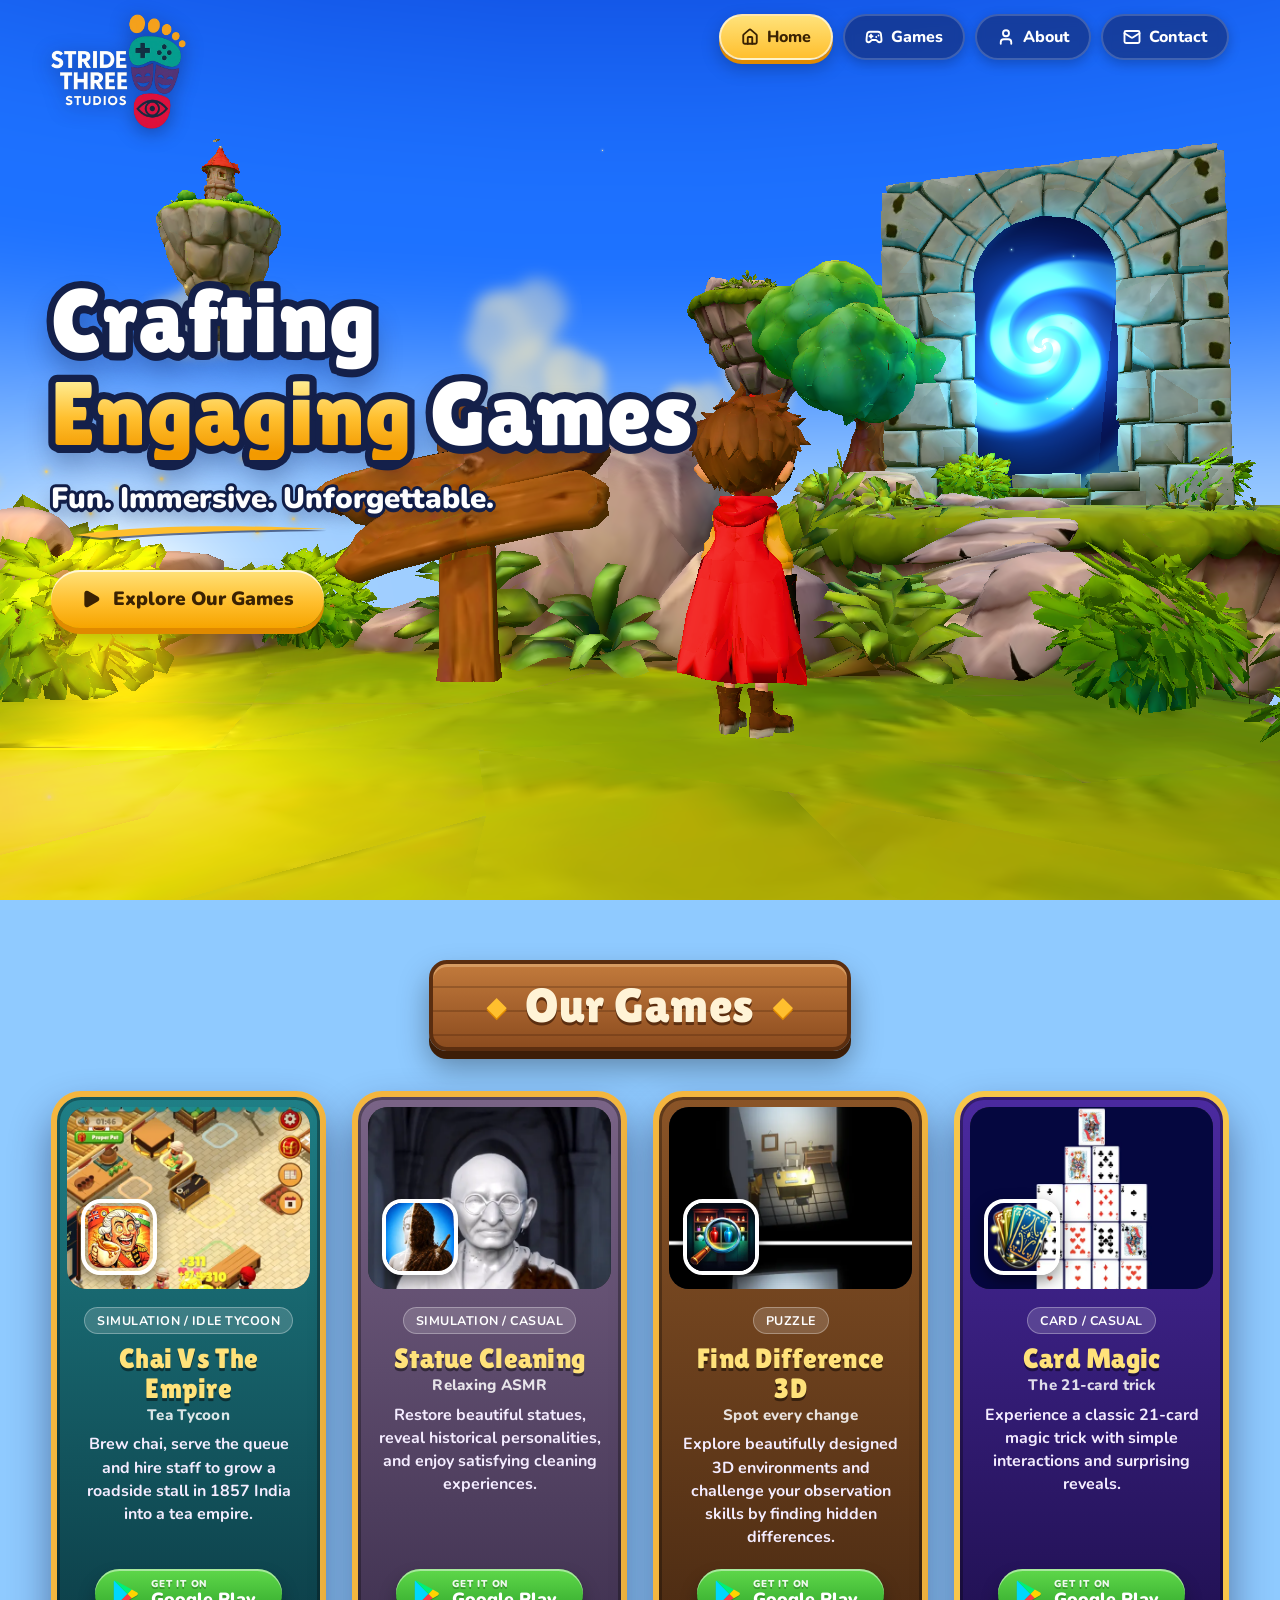
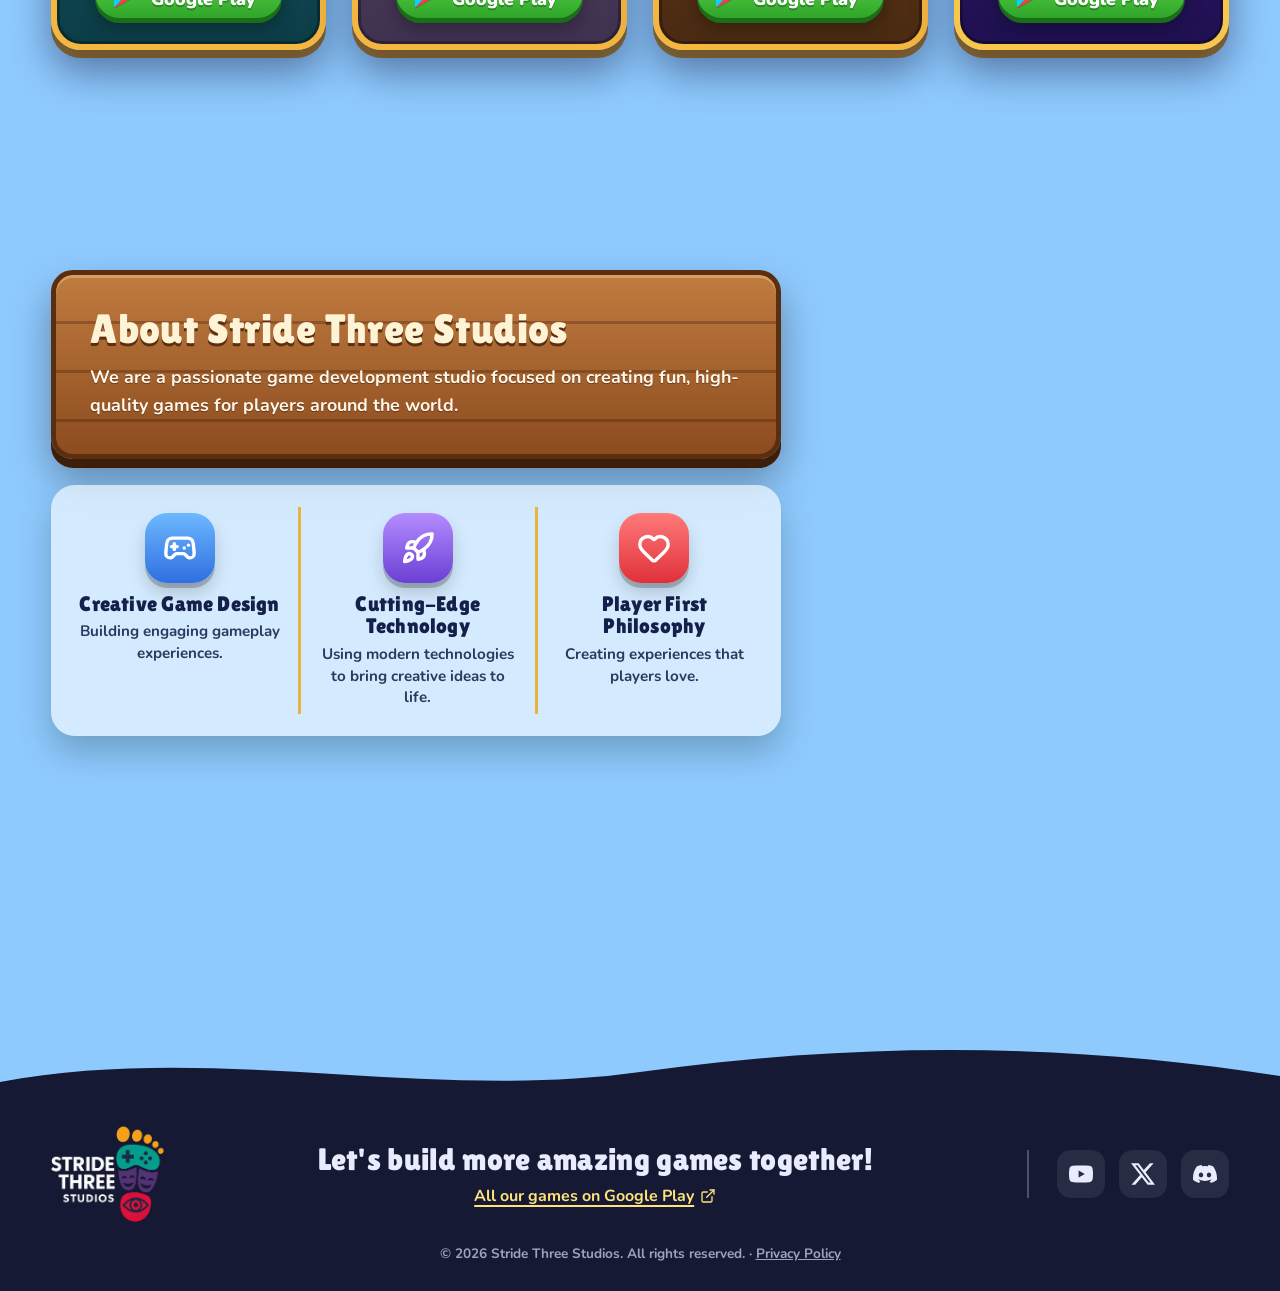
==== commit d59cb935: "Deploy website 2026-11-24" ====
--- a/index.html
+++ b/index.html
@@ -43,7 +43,7 @@
         document.documentElement.classList.remove('is-loading');
       }, 30000);
     </script>
-    <script type="module" crossorigin src="/assets/main-Bx88bd8k.js"></script>
+    <script type="module" crossorigin src="/assets/main-D5nX0V4L.js"></script>
     <link rel="modulepreload" crossorigin href="/assets/global-DW2HCYTG.js">
     <link rel="stylesheet" crossorigin href="/assets/global-CrlguEd7.css">
   </head>
